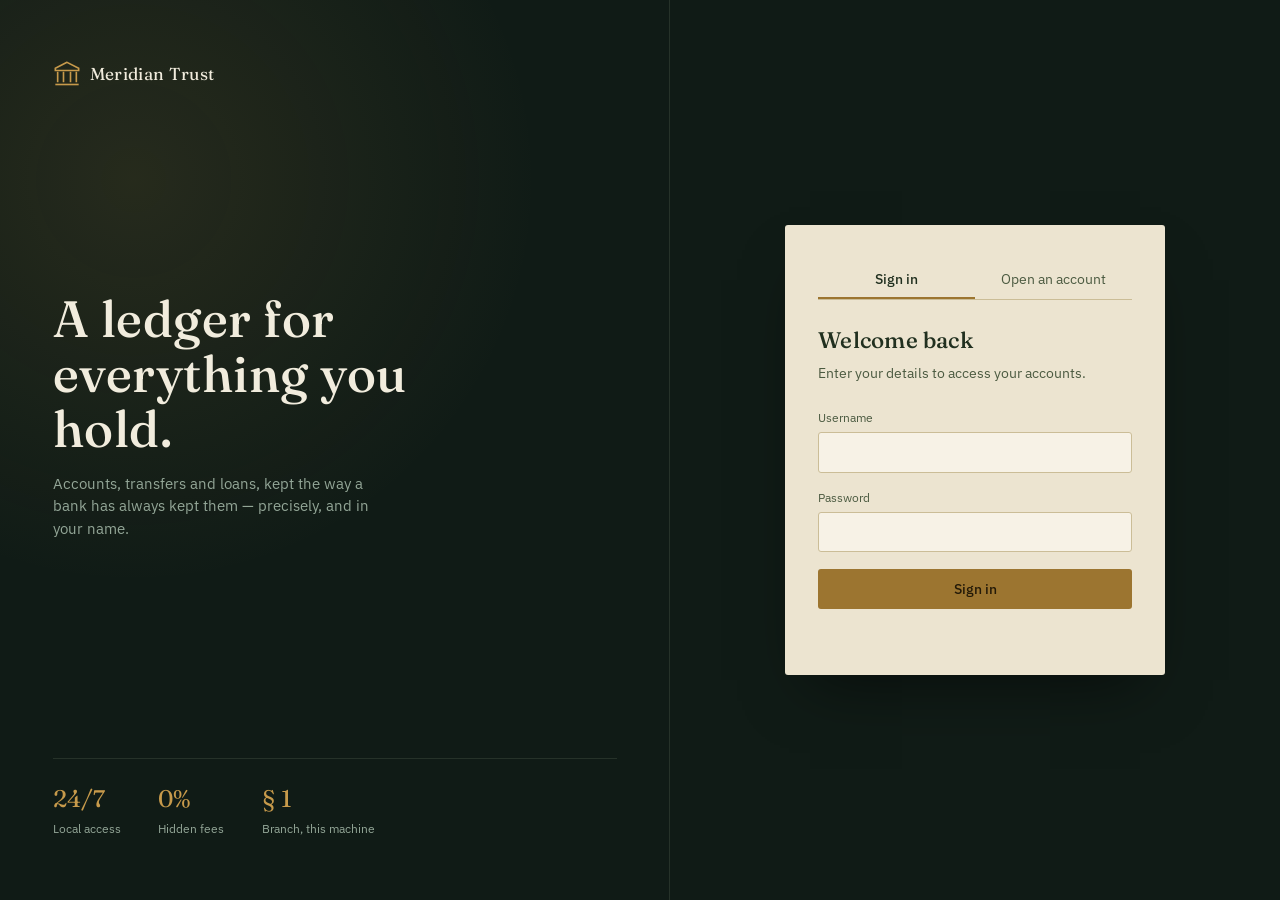
==== index.html @ bebc3ebe "Add files via upload" ====
<!DOCTYPE html>
<html lang="en">
<head>
<meta charset="UTF-8">
<meta name="viewport" content="width=device-width, initial-scale=1.0">
<title>Meridian Trust &mdash; Sign in</title>
<link rel="stylesheet" href="style.css">
</head>
<body>

<div class="auth-shell">
  <div class="auth-hero">
    <div class="mark">
      <svg viewBox="0 0 24 24" fill="none" stroke="currentColor" stroke-width="1.4">
        <path d="M12 2 2 7v2h20V7L12 2Z"/>
        <path d="M4 10v9M9 10v9M15 10v9M20 10v9"/>
        <path d="M2 21h20"/>
      </svg>
      <span>Meridian Trust</span>
    </div>

    <div>
      <h1>A ledger for<br>everything you hold.</h1>
      <p>Accounts, transfers and loans, kept the way a bank has always kept them &mdash; precisely, and in your name.</p>
    </div>

    <div class="hero-ledger">
      <div><span>24/7</span><small>Local access</small></div>
      <div><span>0%</span><small>Hidden fees</small></div>
      <div><span>&sect; 1</span><small>Branch, this machine</small></div>
    </div>
  </div>

  <div class="auth-panel">
    <div class="ledger-card">
      <div class="tabs">
        <button type="button" id="tab-login" class="active">Sign in</button>
        <button type="button" id="tab-register">Open an account</button>
      </div>

      <div id="pane-login">
        <h2>Welcome back</h2>
        <p class="subtitle">Enter your details to access your accounts.</p>
        <form id="form-login">
          <div class="field">
            <label for="login-username">Username</label>
            <input id="login-username" type="text" autocomplete="username" required>
          </div>
          <div class="field">
            <label for="login-password">Password</label>
            <input id="login-password" type="password" autocomplete="current-password" required>
          </div>
          <button class="btn btn-brass" type="submit">Sign in</button>
          <div class="form-note" id="login-note"></div>
        </form>
      </div>

      <div id="pane-register" class="hidden">
        <h2>Open an account</h2>
        <p class="subtitle">You'll get a savings account automatically.</p>
        <form id="form-register">
          <div class="field">
            <label for="reg-username">Choose a username</label>
            <input id="reg-username" type="text" autocomplete="username" required minlength="3">
          </div>
          <div class="field">
            <label for="reg-password">Choose a password</label>
            <input id="reg-password" type="password" autocomplete="new-password" required minlength="6">
          </div>
          <button class="btn btn-brass" type="submit">Create account</button>
          <div class="form-note" id="register-note"></div>
        </form>
      </div>
    </div>
  </div>
</div>

<script src="api.js"></script>
<script src="auth.js"></script>
</body>
</html>
---- style.css ----
@import url('https://fonts.googleapis.com/css2?family=Fraunces:opsz,wght@9..144,400;9..144,500;9..144,600&family=IBM+Plex+Sans:wght@400;500;600&family=IBM+Plex+Mono:wght@400;500&display=swap');

:root {
  --bg: #101B16;
  --panel: #17241D;
  --panel-line: #263229;
  --parchment: #ECE4D0;
  --parchment-line: #CBBD97;
  --ink: #21301F;
  --ink-soft: #4B5A40;
  --cream: #F1ECDD;
  --muted: #93A697;
  --brass: #C79A4B;
  --brass-deep: #9C7530;
  --positive: #3F6E4F;
  --negative: #9C4436;
  --radius: 3px;
}

* { box-sizing: border-box; }

html, body {
  margin: 0;
  min-height: 100%;
  background: var(--bg);
  color: var(--cream);
  font-family: "IBM Plex Sans", sans-serif;
  font-size: 15px;
  line-height: 1.5;
}

h1, h2, h3, .display {
  font-family: "Fraunces", serif;
  font-weight: 500;
  letter-spacing: 0.01em;
  margin: 0;
}

.numeral {
  font-family: "IBM Plex Mono", monospace;
  font-variant-numeric: tabular-nums;
}

a { color: inherit; }

button {
  font-family: inherit;
  cursor: pointer;
}

::selection { background: var(--brass); color: var(--ink); }

/* ---------- Auth screen ---------- */
.auth-shell {
  min-height: 100vh;
  display: grid;
  grid-template-columns: 1.1fr 1fr;
}

.auth-hero {
  background:
    radial-gradient(circle at 20% 20%, rgba(199,154,75,0.12), transparent 45%),
    var(--bg);
  padding: 4rem 3.5rem;
  display: flex;
  flex-direction: column;
  justify-content: space-between;
  border-right: 1px solid var(--panel-line);
}

.mark {
  display: flex;
  align-items: center;
  gap: 0.6rem;
  color: var(--brass);
}

.mark svg { width: 28px; height: 28px; }

.mark span {
  font-family: "Fraunces", serif;
  font-size: 1.15rem;
  color: var(--cream);
  letter-spacing: 0.02em;
}

.auth-hero h1 {
  font-size: clamp(2.4rem, 4vw, 3.4rem);
  color: var(--cream);
  max-width: 11ch;
  line-height: 1.08;
}

.auth-hero p {
  color: var(--muted);
  max-width: 36ch;
  margin-top: 1.1rem;
}

.hero-ledger {
  border-top: 1px solid var(--panel-line);
  padding-top: 1.5rem;
  display: flex;
  gap: 2.5rem;
}

.hero-ledger div span {
  display: block;
  font-family: "Fraunces", serif;
  font-size: 1.6rem;
  color: var(--brass);
}

.hero-ledger div small {
  color: var(--muted);
  font-size: 0.78rem;
  text-transform: none;
}

.auth-panel {
  display: flex;
  align-items: center;
  justify-content: center;
  padding: 2.5rem;
}

.ledger-card {
  background: var(--parchment);
  color: var(--ink);
  width: 100%;
  max-width: 380px;
  padding: 2.4rem 2.2rem;
  border-radius: var(--radius);
  box-shadow: 0 30px 60px -25px rgba(0,0,0,0.55);
}

.ledger-card h2 {
  font-size: 1.5rem;
  color: var(--ink);
}

.ledger-card .subtitle {
  color: var(--ink-soft);
  font-size: 0.9rem;
  margin-top: 0.35rem;
  margin-bottom: 1.7rem;
}

.tabs {
  display: flex;
  border-bottom: 1px solid var(--parchment-line);
  margin-bottom: 1.6rem;
}

.tabs button {
  flex: 1;
  background: none;
  border: none;
  padding: 0.6rem 0;
  font-size: 0.92rem;
  color: var(--ink-soft);
  border-bottom: 2px solid transparent;
}

.tabs button.active {
  color: var(--ink);
  border-bottom-color: var(--brass-deep);
  font-weight: 500;
}

.field { margin-bottom: 1.1rem; }

.field label {
  display: block;
  font-size: 0.78rem;
  color: var(--ink-soft);
  margin-bottom: 0.35rem;
}

.field input, .field select {
  width: 100%;
  padding: 0.65rem 0.75rem;
  border: 1px solid var(--parchment-line);
  background: #F7F2E6;
  border-radius: var(--radius);
  font-size: 0.95rem;
  color: var(--ink);
  font-family: inherit;
}

.field input:focus, .field select:focus {
  outline: 2px solid var(--brass-deep);
  outline-offset: 1px;
}

.btn {
  display: inline-flex;
  align-items: center;
  justify-content: center;
  gap: 0.5rem;
  width: 100%;
  padding: 0.7rem 1rem;
  border-radius: var(--radius);
  border: none;
  background: var(--ink);
  color: var(--cream);
  font-size: 0.95rem;
  font-weight: 500;
  transition: background 0.15s ease;
}

.btn:hover { background: #33452F; }
.btn:disabled { opacity: 0.55; cursor: not-allowed; }

.btn-brass { background: var(--brass-deep); color: #241A08; }
.btn-brass:hover { background: var(--brass); }

.btn-ghost {
  background: transparent;
  border: 1px solid var(--parchment-line);
  color: var(--ink);
}
.btn-ghost:hover { background: rgba(0,0,0,0.05); }

.btn-small { width: auto; padding: 0.45rem 0.9rem; font-size: 0.85rem; }

.form-note {
  margin-top: 1rem;
  font-size: 0.82rem;
  color: var(--ink-soft);
  min-height: 1.2em;
}

.form-note.error { color: var(--negative); }
.form-note.success { color: var(--positive); }

/* ---------- Dashboard shell ---------- */
.app-shell {
  min-height: 100vh;
  display: grid;
  grid-template-columns: 230px 1fr;
}

.sidebar {
  background: var(--panel);
  border-right: 1px solid var(--panel-line);
  padding: 1.8rem 1.2rem;
  display: flex;
  flex-direction: column;
}

.sidebar .mark { margin-bottom: 2.2rem; padding: 0 0.4rem; }

.nav-group { margin-bottom: 1.6rem; }

.nav-group .nav-label {
  font-size: 0.7rem;
  color: var(--muted);
  padding: 0 0.6rem;
  margin-bottom: 0.4rem;
  letter-spacing: 0.04em;
}

.nav-item {
  display: flex;
  align-items: center;
  gap: 0.7rem;
  width: 100%;
  padding: 0.55rem 0.6rem;
  border-radius: var(--radius);
  background: none;
  border: none;
  color: var(--muted);
  font-size: 0.9rem;
  text-align: left;
}

.nav-item:hover { color: var(--cream); background: rgba(255,255,255,0.03); }

.nav-item.active {
  color: var(--brass);
  background: rgba(199,154,75,0.09);
}

.sidebar-foot {
  margin-top: auto;
  border-top: 1px solid var(--panel-line);
  padding-top: 1rem;
}

.sidebar-foot .who {
  font-size: 0.85rem;
  color: var(--cream);
  margin-bottom: 0.6rem;
}

.main {
  padding: 2.4rem 3rem;
  max-width: 980px;
}

.main-head {
  display: flex;
  align-items: baseline;
  justify-content: space-between;
  margin-bottom: 1.8rem;
}

.main-head h1 { font-size: 1.7rem; color: var(--cream); }
.main-head p { color: var(--muted); margin-top: 0.3rem; font-size: 0.9rem; }

.panel {
  background: var(--panel);
  border: 1px solid var(--panel-line);
  border-radius: var(--radius);
  padding: 1.6rem 1.7rem;
  margin-bottom: 1.4rem;
}

.panel h3 { font-size: 1.05rem; color: var(--cream); margin-bottom: 1rem; }

.account-row {
  display: grid;
  grid-template-columns: 1fr auto auto;
  align-items: center;
  gap: 1rem;
  padding: 1rem 0;
  border-bottom: 1px solid var(--panel-line);
}
.account-row:last-child { border-bottom: none; }

.account-row .type { color: var(--muted); font-size: 0.82rem; }
.account-row .id { color: var(--cream); font-size: 0.95rem; }
.account-row .balance {
  font-family: "IBM Plex Mono", monospace;
  font-size: 1.15rem;
  color: var(--brass);
}

.grid-2 {
  display: grid;
  grid-template-columns: 1fr 1fr;
  gap: 1.4rem;
}

.ledger-table {
  width: 100%;
  border-collapse: collapse;
  font-size: 0.88rem;
}

.ledger-table th {
  text-align: left;
  font-weight: 500;
  color: var(--muted);
  font-size: 0.75rem;
  padding-bottom: 0.6rem;
  border-bottom: 1px solid var(--panel-line);
}

.ledger-table td {
  padding: 0.65rem 0;
  border-bottom: 1px solid var(--panel-line);
  color: var(--cream);
}

.ledger-table td.amount { font-family: "IBM Plex Mono", monospace; }
.amount.pos { color: var(--positive); }
.amount.neg { color: var(--negative); }

.pill {
  display: inline-block;
  padding: 0.18rem 0.6rem;
  border-radius: 999px;
  font-size: 0.72rem;
  border: 1px solid currentColor;
}
.pill.pending { color: var(--brass); }
.pill.approved { color: var(--positive); }
.pill.closed { color: var(--muted); }
.pill.rejected { color: var(--negative); }

.hidden { display: none !important; }

.empty-state {
  color: var(--muted);
  font-size: 0.88rem;
  padding: 1rem 0;
}

.two-col-form {
  display: grid;
  grid-template-columns: 1fr 1fr;
  gap: 0 1.2rem;
}

.loan-card {
  border: 1px solid var(--panel-line);
  border-radius: var(--radius);
  padding: 1.1rem 1.3rem;
  margin-bottom: 0.9rem;
}

.loan-card .loan-head {
  display: flex;
  justify-content: space-between;
  align-items: center;
  margin-bottom: 0.6rem;
}

.loan-card .loan-figures {
  display: flex;
  gap: 1.8rem;
  font-size: 0.85rem;
  color: var(--muted);
  margin-bottom: 0.8rem;
}

.loan-card .loan-figures strong {
  display: block;
  color: var(--cream);
  font-family: "IBM Plex Mono", monospace;
  font-size: 1rem;
}

.loan-actions { display: flex; gap: 0.6rem; }

@media (max-width: 860px) {
  .auth-shell { grid-template-columns: 1fr; }
  .auth-hero { display: none; }
  .app-shell { grid-template-columns: 1fr; }
  .sidebar { display: none; }
  .grid-2, .two-col-form { grid-template-columns: 1fr; }
  .main { padding: 1.6rem; }
}
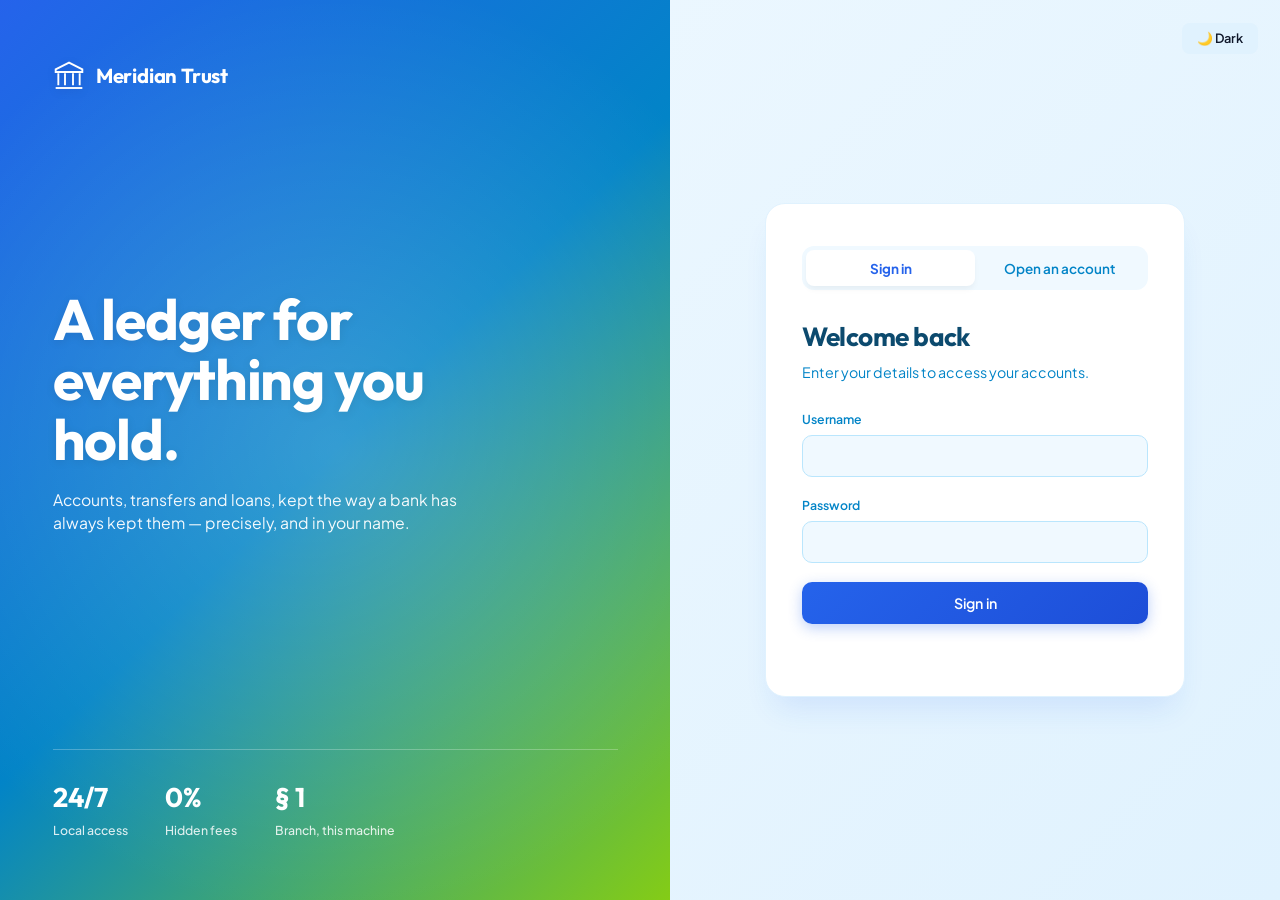
==== commit 3098a8ea: "Add files via upload" ====
--- a/index.html
+++ b/index.html
@@ -32,6 +32,7 @@
   </div>
 
   <div class="auth-panel">
+    <button class="btn btn-ghost btn-small" id="theme-toggle-btn" style="position: absolute; top: 1.5rem; right: 1.5rem;">🌙 Dark</button>
     <div class="ledger-card">
       <div class="tabs">
         <button type="button" id="tab-login" class="active">Sign in</button>
--- a/style.css
+++ b/style.css
@@ -1,20 +1,125 @@
-@import url('https://fonts.googleapis.com/css2?family=Fraunces:opsz,wght@9..144,400;9..144,500;9..144,600&family=IBM+Plex+Sans:wght@400;500;600&family=IBM+Plex+Mono:wght@400;500&display=swap');
+@import url('https://fonts.googleapis.com/css2?family=Outfit:wght@500;600;700&family=Plus+Jakarta+Sans:wght@400;500;600;700&family=JetBrains+Mono:wght@500;600&display=swap');
 
 :root {
-  --bg: #101B16;
-  --panel: #17241D;
-  --panel-line: #263229;
-  --parchment: #ECE4D0;
-  --parchment-line: #CBBD97;
-  --ink: #21301F;
-  --ink-soft: #4B5A40;
-  --cream: #F1ECDD;
-  --muted: #93A697;
-  --brass: #C79A4B;
-  --brass-deep: #9C7530;
-  --positive: #3F6E4F;
-  --negative: #9C4436;
-  --radius: 3px;
+  --bg: #F0F9FF;
+  --panel: #FFFFFF;
+  --panel-line: #E0F2FE;
+  --parchment: #FFFFFF;
+  --parchment-line: #E0F2FE;
+  --ink: #0F172A;
+  --ink-soft: #0284C7;
+  --cream: #0C4A6E;
+  --muted: #0284C7;
+  --brass: #2563EB;
+  --brass-deep: #1D4ED8;
+  --positive: #16A34A;
+  --negative: #EF4444;
+  --radius: 16px;
+  --accent-lime: #84CC16;
+  --shadow-sm: 0 4px 6px -1px rgba(14, 165, 233, 0.08), 0 2px 4px -2px rgba(14, 165, 233, 0.05);
+  --shadow-lg: 0 20px 25px -5px rgba(37, 99, 235, 0.12), 0 8px 10px -6px rgba(37, 99, 235, 0.08);
+}
+
+/* ---------- Dark Mode Overrides ---------- */
+body.dark {
+  --bg: #0F172A;
+  --panel: #1E293B;
+  --panel-line: #334155;
+  --parchment: #1E293B;
+  --parchment-line: #334155;
+  --ink: #F8FAFC;
+  --ink-soft: #38BDF8;
+  --cream: #F8FAFC;
+  --muted: #38BDF8;
+  --brass: #38BDF8;
+  --brass-deep: #0284C7;
+}
+
+body.dark .sidebar {
+  background: #1E293B;
+}
+
+body.dark .nav-item:hover {
+  background: #334155;
+  color: #F8FAFC;
+}
+
+body.dark .nav-item.active {
+  background: rgba(56, 189, 248, 0.15);
+  color: #38BDF8;
+}
+
+body.dark .field input,
+body.dark .field select {
+  background: #0F172A;
+  border-color: #334155;
+  color: #F8FAFC;
+}
+
+body.dark .btn-ghost {
+  background: #334155;
+  color: #F8FAFC;
+}
+
+body.dark .tabs {
+  background: #0F172A;
+}
+
+body.dark .tabs button.active {
+  background: #1E293B;
+  color: #38BDF8;
+}
+
+body.dark .loan-card {
+  background: #0F172A;
+}
+
+/* Dark Mode Overrides for index.html (Login / Auth Screen) */
+body.dark .auth-shell {
+  background: #0F172A;
+}
+
+body.dark .ledger-card {
+  background: #1E293B;
+  border-color: #334155;
+  color: #F8FAFC;
+  box-shadow: 0 20px 30px -10px rgba(0, 0, 0, 0.5);
+}
+
+body.dark .ledger-card h2 {
+  color: #F8FAFC;
+}
+
+body.dark .ledger-card .subtitle {
+  color: #38BDF8;
+}
+
+body.dark .ledger-card .tabs {
+  background: #0F172A;
+}
+
+body.dark .ledger-card .tabs button {
+  color: #38BDF8;
+}
+
+body.dark .ledger-card .tabs button.active {
+  background: #1E293B;
+  color: #38BDF8;
+}
+
+body.dark .ledger-card .field label {
+  color: #38BDF8;
+}
+
+body.dark .ledger-card .field input {
+  background: #0F172A;
+  border-color: #334155;
+  color: #F8FAFC;
+}
+
+body.dark .ledger-card .field input:focus {
+  border-color: #38BDF8;
+  box-shadow: 0 0 0 4px rgba(56, 189, 248, 0.2);
 }
 
 * { box-sizing: border-box; }
@@ -23,22 +128,23 @@
   margin: 0;
   min-height: 100%;
   background: var(--bg);
-  color: var(--cream);
-  font-family: "IBM Plex Sans", sans-serif;
+  color: var(--ink);
+  font-family: "Plus Jakarta Sans", sans-serif;
   font-size: 15px;
   line-height: 1.5;
 }
 
 h1, h2, h3, .display {
-  font-family: "Fraunces", serif;
-  font-weight: 500;
-  letter-spacing: 0.01em;
+  font-family: "Outfit", sans-serif;
+  font-weight: 700;
+  letter-spacing: -0.02em;
   margin: 0;
 }
 
 .numeral {
-  font-family: "IBM Plex Mono", monospace;
+  font-family: "JetBrains Mono", monospace;
   font-variant-numeric: tabular-nums;
+  font-weight: 600;
 }
 
 a { color: inherit; }
@@ -46,75 +152,102 @@
 button {
   font-family: inherit;
   cursor: pointer;
-}
-
-::selection { background: var(--brass); color: var(--ink); }
-
-/* ---------- Auth screen ---------- */
+  transition: all 0.2s cubic-bezier(0.4, 0, 0.2, 1);
+}
+
+::selection { background: #E0F2FE; color: var(--brass-deep); }
+
+/* ---------- Auth screen (index.html) ---------- */
 .auth-shell {
   min-height: 100vh;
   display: grid;
   grid-template-columns: 1.1fr 1fr;
+  background: linear-gradient(135deg, #F0F9FF 0%, #E0F2FE 100%);
 }
 
 .auth-hero {
-  background:
-    radial-gradient(circle at 20% 20%, rgba(199,154,75,0.12), transparent 45%),
-    var(--bg);
+  /* Oceanic Breeze & Citrus Gradient */
+  background: linear-gradient(135deg, #2563EB 0%, #0284C7 50%, #84CC16 100%);
   padding: 4rem 3.5rem;
   display: flex;
   flex-direction: column;
   justify-content: space-between;
-  border-right: 1px solid var(--panel-line);
+  border-right: none;
+  color: #FFFFFF;
+  position: relative;
+  overflow: hidden;
+}
+
+.auth-hero::before {
+  content: "";
+  position: absolute;
+  top: -20%;
+  left: -20%;
+  width: 140%;
+  height: 140%;
+  background: radial-gradient(circle, rgba(255, 255, 255, 0.2) 0%, transparent 60%);
+  pointer-events: none;
 }
 
 .mark {
   display: flex;
   align-items: center;
-  gap: 0.6rem;
+  gap: 0.75rem;
   color: var(--brass);
 }
 
-.mark svg { width: 28px; height: 28px; }
+.auth-hero .mark { color: #FFFFFF; }
+
+.mark svg { 
+  width: 32px; 
+  height: 32px;
+  filter: drop-shadow(0 2px 4px rgba(0,0,0,0.1));
+}
 
 .mark span {
-  font-family: "Fraunces", serif;
-  font-size: 1.15rem;
+  font-family: "Outfit", sans-serif;
+  font-weight: 700;
+  font-size: 1.35rem;
   color: var(--cream);
-  letter-spacing: 0.02em;
-}
+  letter-spacing: -0.01em;
+}
+
+.auth-hero .mark span { color: #FFFFFF; }
 
 .auth-hero h1 {
-  font-size: clamp(2.4rem, 4vw, 3.4rem);
-  color: var(--cream);
-  max-width: 11ch;
-  line-height: 1.08;
+  font-size: clamp(2.5rem, 4.5vw, 3.8rem);
+  color: #FFFFFF;
+  max-width: 12ch;
+  line-height: 1.05;
+  text-shadow: 0 2px 10px rgba(0, 0, 0, 0.1);
 }
 
 .auth-hero p {
-  color: var(--muted);
-  max-width: 36ch;
-  margin-top: 1.1rem;
+  color: rgba(255, 255, 255, 0.95);
+  font-size: 1.05rem;
+  max-width: 38ch;
+  margin-top: 1.2rem;
 }
 
 .hero-ledger {
-  border-top: 1px solid var(--panel-line);
-  padding-top: 1.5rem;
+  border-top: 1px solid rgba(255, 255, 255, 0.25);
+  padding-top: 1.8rem;
   display: flex;
   gap: 2.5rem;
 }
 
 .hero-ledger div span {
   display: block;
-  font-family: "Fraunces", serif;
-  font-size: 1.6rem;
-  color: var(--brass);
+  font-family: "Outfit", sans-serif;
+  font-size: 1.8rem;
+  font-weight: 700;
+  color: #FFFFFF;
 }
 
 .hero-ledger div small {
-  color: var(--muted);
-  font-size: 0.78rem;
-  text-transform: none;
+  color: rgba(255, 255, 255, 0.85);
+  font-size: 0.82rem;
+  font-weight: 500;
 }
 
 .auth-panel {
@@ -122,75 +255,108 @@
   align-items: center;
   justify-content: center;
   padding: 2.5rem;
+  position: relative;
 }
 
 .ledger-card {
-  background: var(--parchment);
-  color: var(--ink);
-  width: 100%;
-  max-width: 380px;
-  padding: 2.4rem 2.2rem;
-  border-radius: var(--radius);
-  box-shadow: 0 30px 60px -25px rgba(0,0,0,0.55);
+  background: #FFFFFF;
+  color: #0F172A;
+  width: 100%;
+  max-width: 420px;
+  padding: 2.8rem 2.4rem;
+  border-radius: 20px;
+  box-shadow: 0 20px 30px -10px rgba(37, 99, 235, 0.12);
+  border: 1px solid #E0F2FE;
 }
 
 .ledger-card h2 {
-  font-size: 1.5rem;
-  color: var(--ink);
+  font-size: 1.75rem;
+  color: #0C4A6E;
 }
 
 .ledger-card .subtitle {
-  color: var(--ink-soft);
-  font-size: 0.9rem;
+  color: #0284C7;
+  font-size: 0.95rem;
   margin-top: 0.35rem;
-  margin-bottom: 1.7rem;
-}
-
-.tabs {
-  display: flex;
-  border-bottom: 1px solid var(--parchment-line);
-  margin-bottom: 1.6rem;
-}
-
-.tabs button {
+  margin-bottom: 1.8rem;
+}
+
+.ledger-card .tabs {
+  display: flex;
+  background: #F0F9FF;
+  padding: 4px;
+  border-radius: 12px;
+  border-bottom: none;
+  margin-bottom: 1.8rem;
+}
+
+.ledger-card .tabs button {
   flex: 1;
   background: none;
   border: none;
-  padding: 0.6rem 0;
-  font-size: 0.92rem;
-  color: var(--ink-soft);
-  border-bottom: 2px solid transparent;
-}
-
-.tabs button.active {
-  color: var(--ink);
-  border-bottom-color: var(--brass-deep);
-  font-weight: 500;
-}
-
-.field { margin-bottom: 1.1rem; }
+  padding: 0.65rem 0;
+  font-size: 0.9rem;
+  font-weight: 600;
+  color: #0284C7;
+  border-radius: 8px;
+}
+
+.ledger-card .tabs button.active {
+  color: #2563EB;
+  background: #FFFFFF;
+  box-shadow: 0 4px 6px -1px rgba(0, 0, 0, 0.05);
+  font-weight: 700;
+}
+
+.ledger-card .field input {
+  border: 1.5px solid #BAE6FD;
+  background: #F0F9FF;
+}
+
+.ledger-card .field input:focus {
+  border-color: #2563EB;
+  box-shadow: 0 0 0 4px rgba(37, 99, 235, 0.15);
+}
+
+.ledger-card .btn-brass {
+  background: linear-gradient(135deg, #2563EB 0%, #1D4ED8 100%);
+  color: #FFFFFF;
+  box-shadow: 0 4px 14px rgba(37, 99, 235, 0.3);
+}
+
+.ledger-card .btn-brass:hover {
+  background: linear-gradient(135deg, #1D4ED8 0%, #1E40AF 100%);
+  box-shadow: 0 6px 18px rgba(37, 99, 235, 0.4);
+}
+
+/* ---------- Shared Form Controls & Buttons ---------- */
+.field { margin-bottom: 1.25rem; }
 
 .field label {
   display: block;
-  font-size: 0.78rem;
+  font-size: 0.82rem;
+  font-weight: 600;
   color: var(--ink-soft);
-  margin-bottom: 0.35rem;
+  margin-bottom: 0.4rem;
 }
 
 .field input, .field select {
   width: 100%;
-  padding: 0.65rem 0.75rem;
-  border: 1px solid var(--parchment-line);
-  background: #F7F2E6;
-  border-radius: var(--radius);
+  padding: 0.75rem 0.9rem;
+  border: 1.5px solid #E0F2FE;
+  background: #F8FAFC;
+  border-radius: 10px;
   font-size: 0.95rem;
   color: var(--ink);
   font-family: inherit;
+  transition: all 0.2s ease;
 }
 
 .field input:focus, .field select:focus {
-  outline: 2px solid var(--brass-deep);
-  outline-offset: 1px;
+  outline: none;
+  border-color: var(--brass);
+  background: #FFFFFF;
+  box-shadow: 0 0 0 4px rgba(37, 99, 235, 0.15);
 }
 
 .btn {
@@ -199,34 +365,51 @@
   justify-content: center;
   gap: 0.5rem;
   width: 100%;
-  padding: 0.7rem 1rem;
-  border-radius: var(--radius);
+  padding: 0.8rem 1.2rem;
+  border-radius: 10px;
   border: none;
   background: var(--ink);
-  color: var(--cream);
+  color: #FFFFFF;
   font-size: 0.95rem;
-  font-weight: 500;
-  transition: background 0.15s ease;
-}
-
-.btn:hover { background: #33452F; }
-.btn:disabled { opacity: 0.55; cursor: not-allowed; }
-
-.btn-brass { background: var(--brass-deep); color: #241A08; }
-.btn-brass:hover { background: var(--brass); }
+  font-weight: 600;
+}
+
+.btn:hover {
+  transform: translateY(-1px);
+  box-shadow: 0 4px 12px rgba(0,0,0,0.15);
+}
+
+.btn:active { transform: translateY(0); }
+.btn:disabled { opacity: 0.55; cursor: not-allowed; transform: none; box-shadow: none; }
+
+.btn-brass {
+  background: linear-gradient(135deg, var(--brass) 0%, var(--brass-deep) 100%);
+  color: #FFFFFF;
+  box-shadow: 0 4px 12px rgba(37, 99, 235, 0.25);
+}
+
+.btn-brass:hover {
+  background: linear-gradient(135deg, #1D4ED8 0%, #1E40AF 100%);
+  box-shadow: 0 6px 16px rgba(37, 99, 235, 0.35);
+}
 
 .btn-ghost {
-  background: transparent;
-  border: 1px solid var(--parchment-line);
+  background: #E0F2FE;
+  border: none;
   color: var(--ink);
-}
-.btn-ghost:hover { background: rgba(0,0,0,0.05); }
-
-.btn-small { width: auto; padding: 0.45rem 0.9rem; font-size: 0.85rem; }
+  font-weight: 600;
+}
+
+.btn-ghost:hover {
+  background: #BAE6FD;
+}
+
+.btn-small { width: auto; padding: 0.5rem 1rem; font-size: 0.85rem; border-radius: 8px; }
 
 .form-note {
   margin-top: 1rem;
-  font-size: 0.82rem;
+  font-size: 0.85rem;
+  font-weight: 500;
   color: var(--ink-soft);
   min-height: 1.2em;
 }
@@ -234,31 +417,34 @@
 .form-note.error { color: var(--negative); }
 .form-note.success { color: var(--positive); }
 
-/* ---------- Dashboard shell ---------- */
+/* ---------- Dashboard Shell ---------- */
 .app-shell {
   min-height: 100vh;
   display: grid;
-  grid-template-columns: 230px 1fr;
+  grid-template-columns: 250px 1fr;
+  width: 100%;
 }
 
 .sidebar {
-  background: var(--panel);
+  background: #FFFFFF;
   border-right: 1px solid var(--panel-line);
-  padding: 1.8rem 1.2rem;
+  padding: 2rem 1.4rem;
   display: flex;
   flex-direction: column;
 }
 
-.sidebar .mark { margin-bottom: 2.2rem; padding: 0 0.4rem; }
-
-.nav-group { margin-bottom: 1.6rem; }
+.sidebar .mark { margin-bottom: 2.5rem; padding: 0 0.4rem; }
+
+.nav-group { margin-bottom: 1.8rem; }
 
 .nav-group .nav-label {
-  font-size: 0.7rem;
-  color: var(--muted);
+  font-size: 0.72rem;
+  font-weight: 700;
+  color: #0284C7;
   padding: 0 0.6rem;
-  margin-bottom: 0.4rem;
-  letter-spacing: 0.04em;
+  margin-bottom: 0.6rem;
+  text-transform: uppercase;
+  letter-spacing: 0.08em;
 }
 
 .nav-item {
@@ -266,126 +452,144 @@
   align-items: center;
   gap: 0.7rem;
   width: 100%;
-  padding: 0.55rem 0.6rem;
-  border-radius: var(--radius);
+  padding: 0.65rem 0.8rem;
+  border-radius: 10px;
   background: none;
   border: none;
-  color: var(--muted);
-  font-size: 0.9rem;
+  color: var(--ink-soft);
+  font-weight: 600;
+  font-size: 0.92rem;
   text-align: left;
 }
 
-.nav-item:hover { color: var(--cream); background: rgba(255,255,255,0.03); }
+.nav-item:hover { color: var(--brass-deep); background: #F0F9FF; }
 
 .nav-item.active {
-  color: var(--brass);
-  background: rgba(199,154,75,0.09);
+  color: var(--brass-deep);
+  background: #E0F2FE;
+  font-weight: 700;
 }
 
 .sidebar-foot {
   margin-top: auto;
   border-top: 1px solid var(--panel-line);
-  padding-top: 1rem;
+  padding-top: 1.2rem;
 }
 
 .sidebar-foot .who {
-  font-size: 0.85rem;
-  color: var(--cream);
-  margin-bottom: 0.6rem;
+  font-size: 0.88rem;
+  color: var(--ink);
+  margin-bottom: 0.8rem;
+}
+
+.sidebar-foot .who strong {
+  color: var(--brass-deep);
 }
 
 .main {
-  padding: 2.4rem 3rem;
-  max-width: 980px;
+  padding: 2.5rem 3.5rem;
+  width: 100%;
+  max-width: 1000px;
+  box-sizing: border-box;
 }
 
 .main-head {
   display: flex;
   align-items: baseline;
   justify-content: space-between;
-  margin-bottom: 1.8rem;
-}
-
-.main-head h1 { font-size: 1.7rem; color: var(--cream); }
-.main-head p { color: var(--muted); margin-top: 0.3rem; font-size: 0.9rem; }
+  margin-bottom: 2rem;
+}
+
+.main-head h1 { font-size: 2rem; color: var(--cream); }
+.main-head p { color: var(--muted); margin-top: 0.2rem; font-size: 0.95rem; }
 
 .panel {
   background: var(--panel);
   border: 1px solid var(--panel-line);
   border-radius: var(--radius);
-  padding: 1.6rem 1.7rem;
-  margin-bottom: 1.4rem;
-}
-
-.panel h3 { font-size: 1.05rem; color: var(--cream); margin-bottom: 1rem; }
+  padding: 1.8rem 2rem;
+  margin-bottom: 1.6rem;
+  box-shadow: var(--shadow-sm);
+  width: 100%;
+}
+
+.panel h3 { font-size: 1.15rem; color: var(--cream); margin-bottom: 1.2rem; }
 
 .account-row {
   display: grid;
   grid-template-columns: 1fr auto auto;
   align-items: center;
-  gap: 1rem;
-  padding: 1rem 0;
+  gap: 1.2rem;
+  padding: 1.1rem 0;
   border-bottom: 1px solid var(--panel-line);
+  width: 100%;
 }
 .account-row:last-child { border-bottom: none; }
 
-.account-row .type { color: var(--muted); font-size: 0.82rem; }
-.account-row .id { color: var(--cream); font-size: 0.95rem; }
+.account-row .type { color: var(--muted); font-size: 0.85rem; font-weight: 500; }
+.account-row .id { color: var(--cream); font-size: 1rem; font-weight: 600; }
 .account-row .balance {
-  font-family: "IBM Plex Mono", monospace;
-  font-size: 1.15rem;
-  color: var(--brass);
+  font-family: "JetBrains Mono", monospace;
+  font-size: 1.25rem;
+  color: var(--brass-deep);
 }
 
 .grid-2 {
   display: grid;
   grid-template-columns: 1fr 1fr;
-  gap: 1.4rem;
+  gap: 1.6rem;
+  width: 100%;
 }
 
 .ledger-table {
   width: 100%;
   border-collapse: collapse;
-  font-size: 0.88rem;
+  font-size: 0.92rem;
 }
 
 .ledger-table th {
   text-align: left;
+  font-weight: 600;
+  color: var(--muted);
+  font-size: 0.78rem;
+  text-transform: uppercase;
+  letter-spacing: 0.05em;
+  padding-bottom: 0.8rem;
+  border-bottom: 2px solid var(--panel-line);
+}
+
+.ledger-table td {
+  padding: 0.85rem 0;
+  border-bottom: 1px solid var(--panel-line);
+  color: var(--ink);
   font-weight: 500;
-  color: var(--muted);
-  font-size: 0.75rem;
-  padding-bottom: 0.6rem;
-  border-bottom: 1px solid var(--panel-line);
-}
-
-.ledger-table td {
-  padding: 0.65rem 0;
-  border-bottom: 1px solid var(--panel-line);
-  color: var(--cream);
-}
-
-.ledger-table td.amount { font-family: "IBM Plex Mono", monospace; }
+}
+
+.ledger-table td.amount { font-family: "JetBrains Mono", monospace; font-weight: 600; }
 .amount.pos { color: var(--positive); }
 .amount.neg { color: var(--negative); }
 
 .pill {
   display: inline-block;
-  padding: 0.18rem 0.6rem;
+  padding: 0.25rem 0.75rem;
   border-radius: 999px;
-  font-size: 0.72rem;
-  border: 1px solid currentColor;
-}
-.pill.pending { color: var(--brass); }
-.pill.approved { color: var(--positive); }
-.pill.closed { color: var(--muted); }
-.pill.rejected { color: var(--negative); }
+  font-size: 0.75rem;
+  font-weight: 700;
+  letter-spacing: 0.02em;
+  border: none;
+}
+.pill.pending { background: #FEF3C7; color: #D97706; }
+.pill.approved { background: #DCFCE7; color: #15803D; }
+.pill.closed { background: #F1F5F9; color: #64748B; }
+.pill.rejected { background: #FEE2E2; color: #DC2626; }
 
 .hidden { display: none !important; }
 
 .empty-state {
   color: var(--muted);
-  font-size: 0.88rem;
-  padding: 1rem 0;
+  font-size: 0.92rem;
+  padding: 1.2rem 0;
+  text-align: center;
 }
 
 .two-col-form {
@@ -396,31 +600,39 @@
 
 .loan-card {
   border: 1px solid var(--panel-line);
-  border-radius: var(--radius);
-  padding: 1.1rem 1.3rem;
-  margin-bottom: 0.9rem;
+  border-radius: 12px;
+  padding: 1.3rem 1.5rem;
+  margin-bottom: 1rem;
+  background: #F0F9FF;
+  width: 100%;
 }
 
 .loan-card .loan-head {
   display: flex;
   justify-content: space-between;
   align-items: center;
-  margin-bottom: 0.6rem;
+  margin-bottom: 0.8rem;
+}
+
+.loan-card .loan-head strong {
+  font-size: 0.95rem;
+  color: var(--cream);
 }
 
 .loan-card .loan-figures {
   display: flex;
-  gap: 1.8rem;
-  font-size: 0.85rem;
+  gap: 2rem;
+  font-size: 0.82rem;
   color: var(--muted);
-  margin-bottom: 0.8rem;
+  margin-bottom: 1rem;
 }
 
 .loan-card .loan-figures strong {
   display: block;
-  color: var(--cream);
-  font-family: "IBM Plex Mono", monospace;
-  font-size: 1rem;
+  color: var(--ink);
+  font-family: "JetBrains Mono", monospace;
+  font-size: 1.05rem;
+  margin-top: 0.2rem;
 }
 
 .loan-actions { display: flex; gap: 0.6rem; }
@@ -431,5 +643,5 @@
   .app-shell { grid-template-columns: 1fr; }
   .sidebar { display: none; }
   .grid-2, .two-col-form { grid-template-columns: 1fr; }
-  .main { padding: 1.6rem; }
-}
+  .main { padding: 1.8rem; }
+}
